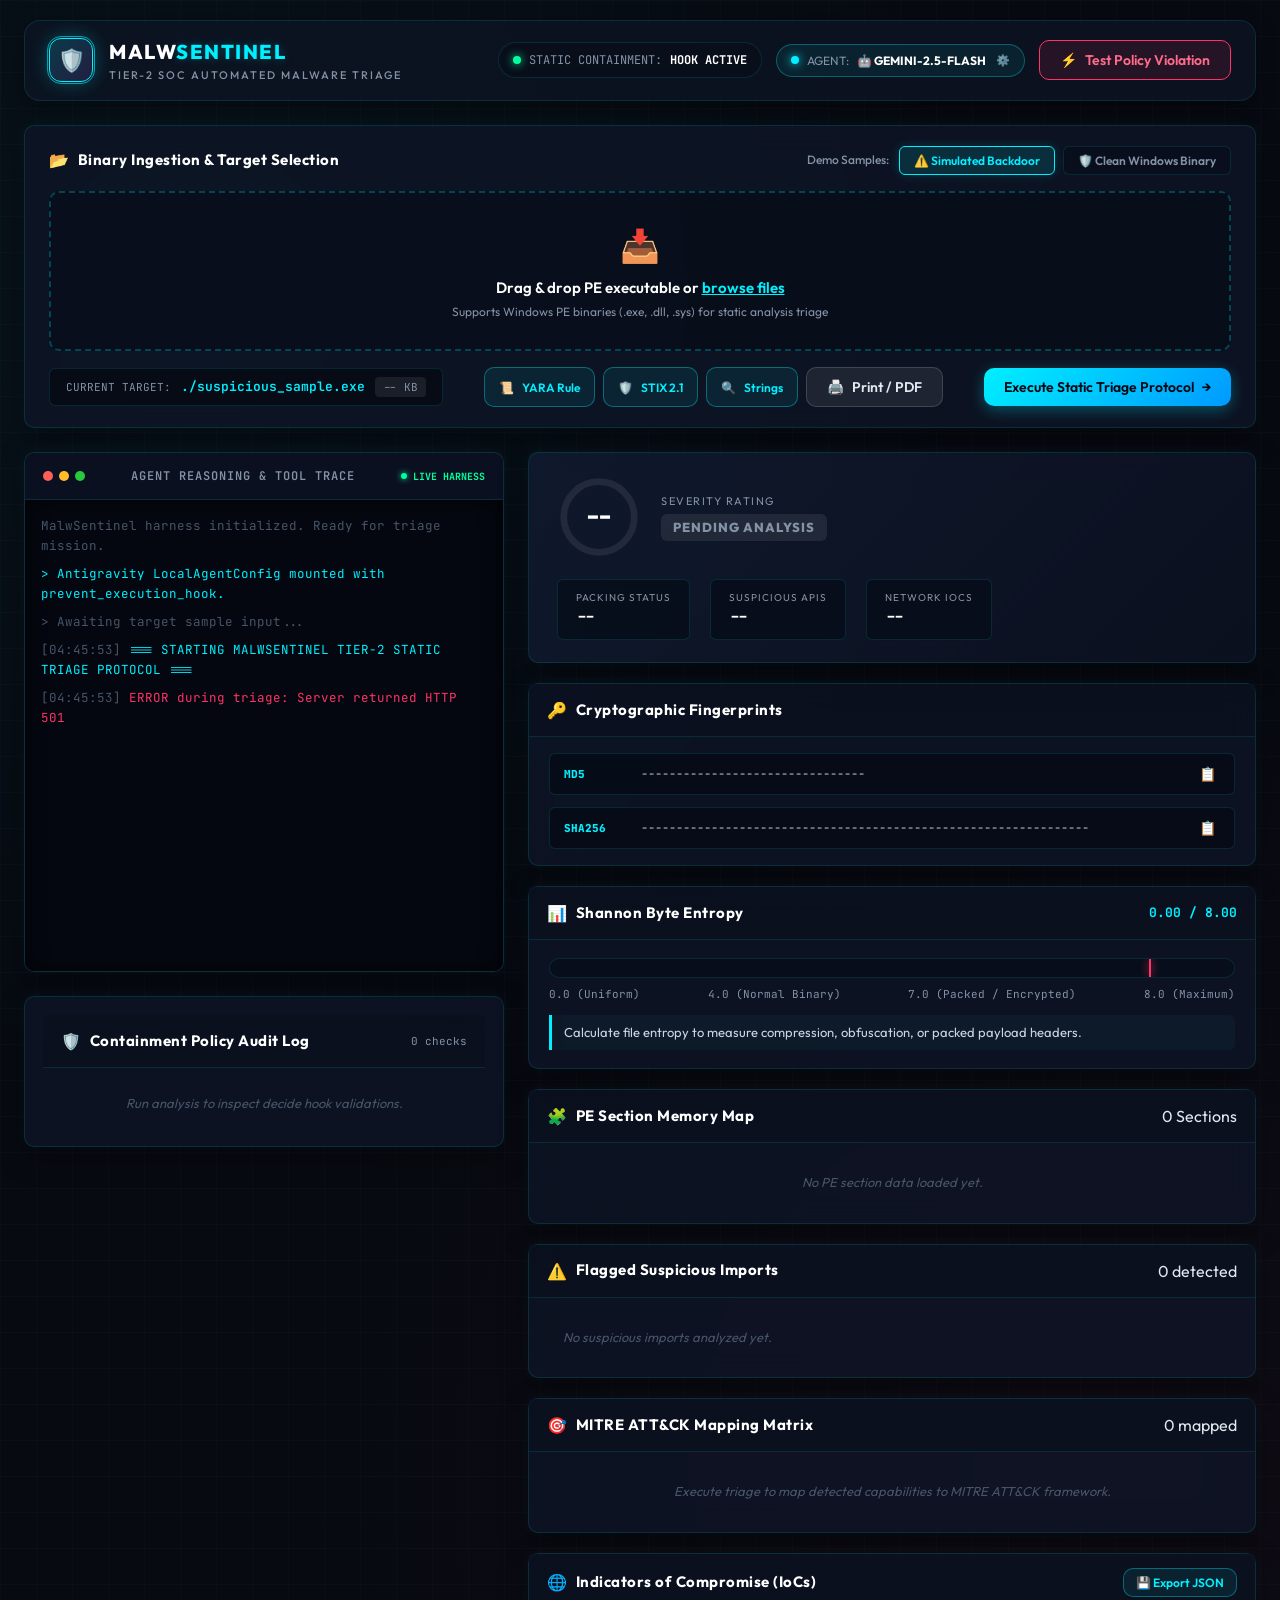
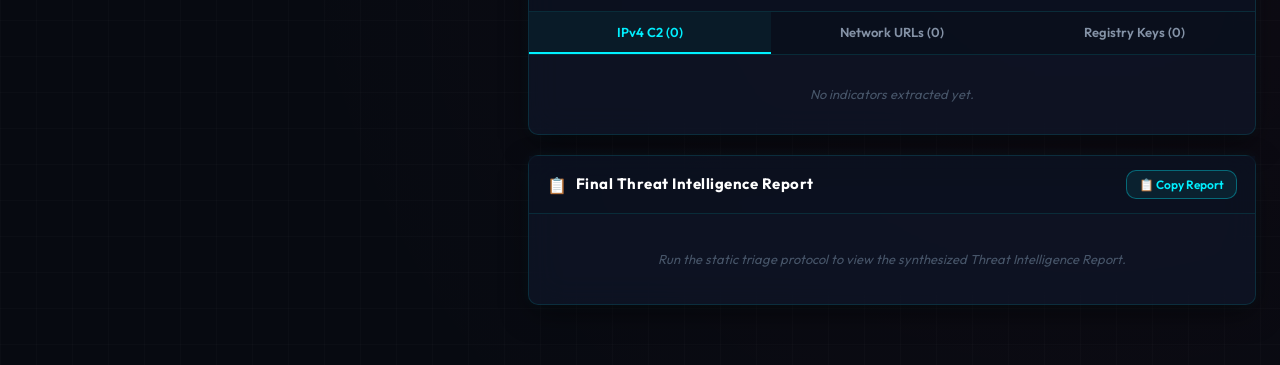
==== static/index.html @ 7b5e102d "MalwSentinel initial commit" ====
<!DOCTYPE html>
<html lang="en">
<head>
  <meta charset="UTF-8">
  <meta name="viewport" content="width=device-width, initial-scale=1.0">
  <title>MalwSentinel // Tier-2 SOC Malware Triage Console</title>
  <meta name="description" content="Automated Malware Triage Agent powered by Google Antigravity & Gemini. Tier 2 SOC static analysis with strict containment policy enforcement.">
  <link rel="preconnect" href="https://fonts.googleapis.com">
  <link rel="preconnect" href="https://fonts.gstatic.com" crossorigin>
  <link href="https://fonts.googleapis.com/css2?family=JetBrains+Mono:wght@300;400;500;700&family=Outfit:wght@300;400;500;600;700;800&display=swap" rel="stylesheet">
  <link rel="stylesheet" href="/static/style.css">
</head>
<body>
  <div class="app-container">
    <!-- TOP STATUS & COMMAND BAR -->
    <header class="navbar">
      <div class="brand-group">
        <div class="brand-logo">
          <div class="pulse-ring"></div>
          <span class="logo-icon">🛡️</span>
        </div>
        <div class="brand-text">
          <div class="brand-title">MALW<span>SENTINEL</span></div>
          <div class="brand-subtitle">TIER-2 SOC AUTOMATED MALWARE TRIAGE</div>
        </div>
      </div>

      <div class="system-status-group">
        <div class="status-chip containment-chip" id="containmentBadge" title="Antigravity Decide Hook prevent_execution_hook is actively monitoring all actions">
          <span class="indicator-dot dot-emerald"></span>
          <span class="chip-label">STATIC CONTAINMENT:</span>
          <span class="chip-val">HOOK ACTIVE</span>
        </div>

        <button class="status-chip engine-chip clickable-chip" id="openModelSettingsBtn" title="Click to configure AI Agent Provider (Kimi, GLM, Yi, DeepSeek, Gemini)">
          <span class="indicator-dot dot-cyan"></span>
          <span class="chip-label">AGENT:</span>
          <span class="chip-val" id="modelStatus">🟢 GEMINI 2.5 FLASH</span>
          <span class="chip-gear">⚙️</span>
        </button>

        <button class="btn btn-outline-danger" id="testViolationBtn" title="Test if prevent_execution_hook blocks prohibited shell execution">
          <span class="btn-icon">⚡</span> Test Policy Violation
        </button>
      </div>
    </header>

    <!-- MAIN WORKSPACE -->
    <main class="workspace-grid">
      <!-- INGESTION & SAMPLE CONTROL BAR -->
      <section class="control-panel glass-panel">
        <div class="ingestion-header">
          <div class="section-title">
            <span class="title-icon">📂</span> Binary Ingestion & Target Selection
          </div>
          <div class="preset-selector-group">
            <span class="preset-label">Demo Samples:</span>
            <div class="preset-buttons" id="presetButtonsContainer">
              <button class="preset-btn active" data-preset-id="suspicious_sample">
                ⚠️ Simulated Backdoor
              </button>
              <button class="preset-btn" data-preset-id="clean_calc">
                🛡️ Clean Windows Binary
              </button>
            </div>
          </div>
        </div>

        <div class="ingestion-body">
          <div class="drop-zone" id="dropZone">
            <input type="file" id="fileInput" class="file-input" accept=".exe,.dll,.bin,.sys,.elf">
            <div class="drop-zone-content">
              <div class="upload-icon-anim">📥</div>
              <div class="drop-main-text">Drag & drop PE executable or <span class="browse-link">browse files</span></div>
              <div class="drop-sub-text">Supports Windows PE binaries (.exe, .dll, .sys) for static analysis triage</div>
            </div>
          </div>

          <div class="action-dock">
            <div class="target-file-display">
              <span class="label">CURRENT TARGET:</span>
              <span class="value" id="currentTargetText">./suspicious_sample.exe</span>
              <span class="size-pill" id="targetSizeText">-- KB</span>
            </div>
            <div class="soc-toolkit-bar">
              <button class="btn btn-outline-cyan" id="openYaraBtn" title="Generate YARA Detection Rule">
                <span class="btn-icon">📜</span> YARA Rule
              </button>
              <button class="btn btn-outline-cyan" id="exportStixBtn" title="Export STIX 2.1 Threat Intel Bundle">
                <span class="btn-icon">🛡️</span> STIX 2.1
              </button>
              <button class="btn btn-outline-cyan" id="openStringsBtn" title="Inspect Decoded Strings">
                <span class="btn-icon">🔍</span> Strings
              </button>
              <button class="btn btn-secondary" id="printReportBtn" title="Print or Export to PDF">
                <span class="btn-icon">🖨️</span> Print / PDF
              </button>
            </div>
            <button class="btn btn-primary" id="startAnalysisBtn">
              <span class="btn-spinner hidden" id="analysisSpinner"></span>
              <span class="btn-text">Execute Static Triage Protocol</span>
              <span class="btn-arrow">→</span>
            </button>
          </div>
        </div>
      </section>

      <!-- TWO COLUMN OPERATIONS CONSOLE -->
      <div class="console-columns">
        <!-- LEFT COLUMN: AGENT INVESTIGATION TRACE & CONTAINMENT AUDIT -->
        <div class="col-left">
          <!-- Live Terminal Window -->
          <div class="panel terminal-panel glass-panel">
            <div class="panel-header">
              <div class="terminal-dots">
                <span class="term-dot dot-red"></span>
                <span class="term-dot dot-yellow"></span>
                <span class="term-dot dot-green"></span>
              </div>
              <div class="terminal-title">AGENT REASONING & TOOL TRACE</div>
              <div class="terminal-live-badge">
                <span class="live-blink"></span> LIVE HARNESS
              </div>
            </div>
            <div class="terminal-body" id="terminalOutput">
              <div class="terminal-line text-dim">MalwSentinel harness initialized. Ready for triage mission.</div>
              <div class="terminal-line text-cyan">> Antigravity LocalAgentConfig mounted with prevent_execution_hook.</div>
              <div class="terminal-line text-dim">> Awaiting target sample input...</div>
            </div>
          </div>

          <!-- Policy Containment Audit -->
          <div class="panel containment-audit-panel glass-panel">
            <div class="panel-header">
              <div class="section-title">
                <span class="title-icon">🛡️</span> Containment Policy Audit Log
              </div>
              <span class="audit-counter" id="auditCounter">0 checks</span>
            </div>
            <div class="audit-list" id="auditList">
              <div class="audit-empty">Run analysis to inspect decide hook validations.</div>
            </div>
          </div>
        </div>

        <!-- RIGHT COLUMN: TRIAGE TELEMETRY & REPORT DASHBOARD -->
        <div class="col-right">
          <!-- Threat Overview Header Banner -->
          <div class="threat-overview-banner glass-panel">
            <div class="score-dial-group">
              <div class="score-circle" id="scoreCircle">
                <svg viewBox="0 0 100 100" class="dial-svg">
                  <circle class="dial-bg" cx="50" cy="50" r="42"></circle>
                  <circle class="dial-fill" id="dialFill" cx="50" cy="50" r="42"></circle>
                </svg>
                <div class="score-number" id="threatScoreNum">--</div>
              </div>
              <div class="score-labels">
                <div class="score-title">SEVERITY RATING</div>
                <div class="threat-badge badge-pending" id="threatLevelBadge">PENDING ANALYSIS</div>
              </div>
            </div>

            <div class="quick-stats-grid">
              <div class="stat-box">
                <span class="stat-label">PACKING STATUS</span>
                <span class="stat-value" id="statPacking">--</span>
              </div>
              <div class="stat-box">
                <span class="stat-label">SUSPICIOUS APIS</span>
                <span class="stat-value" id="statApis">--</span>
              </div>
              <div class="stat-box">
                <span class="stat-label">NETWORK IOCS</span>
                <span class="stat-value" id="statIocs">--</span>
              </div>
            </div>
          </div>

          <!-- Cryptographic Fingerprints -->
          <div class="panel glass-panel">
            <div class="panel-header">
              <div class="section-title"><span class="title-icon">🔑</span> Cryptographic Fingerprints</div>
            </div>
            <div class="hashes-container">
              <div class="hash-row">
                <span class="hash-type">MD5</span>
                <span class="hash-val" id="md5Val">--------------------------------</span>
                <button class="copy-btn" data-copy-target="md5Val" title="Copy MD5">📋</button>
              </div>
              <div class="hash-row">
                <span class="hash-type">SHA256</span>
                <span class="hash-val" id="sha256Val">----------------------------------------------------------------</span>
                <button class="copy-btn" data-copy-target="sha256Val" title="Copy SHA256">📋</button>
              </div>
            </div>
          </div>

          <!-- Shannon Entropy Meter & Packing Breakdown -->
          <div class="panel glass-panel">
            <div class="panel-header">
              <div class="section-title"><span class="title-icon">📊</span> Shannon Byte Entropy</div>
              <span class="entropy-badge" id="entropyNumeric">0.00 / 8.00</span>
            </div>
            <div class="entropy-meter-container">
              <div class="entropy-track">
                <div class="entropy-fill" id="entropyFill" style="width: 0%;"></div>
                <div class="entropy-packer-threshold" title="Packing Threshold (7.0)">
                  <span>7.0 Threshold</span>
                </div>
              </div>
              <div class="entropy-labels">
                <span>0.0 (Uniform)</span>
                <span>4.0 (Normal Binary)</span>
                <span>7.0 (Packed / Encrypted)</span>
                <span>8.0 (Maximum)</span>
              </div>
              <div class="entropy-analysis-note" id="entropyAnalysisText">
                Calculate file entropy to measure compression, obfuscation, or packed payload headers.
              </div>
            </div>
          </div>

          <!-- PE Section Breakdown Visualizer -->
          <div class="panel glass-panel">
            <div class="panel-header">
              <div class="section-title"><span class="title-icon">🧩</span> PE Section Memory Map</div>
              <span class="sections-badge" id="sectionsCount">0 Sections</span>
            </div>
            <div class="pe-sections-container" id="peSectionsContainer">
              <div class="sections-empty">No PE section data loaded yet.</div>
            </div>
          </div>

          <!-- Suspicious Win32 Imports -->
          <div class="panel glass-panel">
            <div class="panel-header">
              <div class="section-title"><span class="title-icon">⚠️</span> Flagged Suspicious Imports</div>
              <span class="badge-count" id="suspiciousCountBadge">0 detected</span>
            </div>
            <div class="suspicious-tags-container" id="suspiciousImportsContainer">
              <div class="tags-empty">No suspicious imports analyzed yet.</div>
            </div>
          </div>

          <!-- MITRE ATT&CK Mapping Matrix -->
          <div class="panel glass-panel">
            <div class="panel-header">
              <div class="section-title"><span class="title-icon">🎯</span> MITRE ATT&CK Mapping Matrix</div>
              <span class="badge-count" id="mitreCountBadge">0 mapped</span>
            </div>
            <div class="mitre-matrix-container" id="mitreMatrixContainer">
              <div class="tags-empty">Execute triage to map detected capabilities to MITRE ATT&CK framework.</div>
            </div>
          </div>

          <!-- Indicators of Compromise (IoC) Explorer -->
          <div class="panel glass-panel">
            <div class="panel-header">
              <div class="section-title"><span class="title-icon">🌐</span> Indicators of Compromise (IoCs)</div>
              <button class="btn btn-sm btn-outline-cyan" id="exportIocsBtn" title="Export IoCs to JSON">
                💾 Export JSON
              </button>
            </div>
            <div class="ioc-tabs">
              <button class="ioc-tab-btn active" data-tab="ips">
                IPv4 C2 (<span id="ipCount">0</span>)
              </button>
              <button class="ioc-tab-btn" data-tab="urls">
                Network URLs (<span id="urlCount">0</span>)
              </button>
              <button class="ioc-tab-btn" data-tab="registry">
                Registry Keys (<span id="regCount">0</span>)
              </button>
            </div>
            <div class="ioc-content-area" id="iocContentArea">
              <div class="ioc-list" id="iocList">
                <div class="ioc-empty">No indicators extracted yet.</div>
              </div>
            </div>
          </div>

          <!-- Final Threat Intelligence Report View -->
          <div class="panel glass-panel">
            <div class="panel-header">
              <div class="section-title"><span class="title-icon">📋</span> Final Threat Intelligence Report</div>
              <button class="btn btn-sm btn-outline-cyan" id="copyReportBtn">
                📋 Copy Report
              </button>
            </div>
            <div class="report-content" id="reportContentArea">
              <div class="report-placeholder">
                Run the static triage protocol to view the synthesized Threat Intelligence Report.
              </div>
            </div>
          </div>
        </div>
      </div>
    </main>

    <!-- SECURITY VIOLATION DEMO MODAL -->
    <div class="modal-overlay hidden" id="violationModal">
      <div class="modal-card glass-panel">
        <div class="modal-header">
          <div class="modal-title-group">
            <span class="modal-alert-icon">🛑</span>
            <h3>CONTAINMENT POLICY HOOK ENFORCEMENT</h3>
          </div>
          <button class="modal-close-btn" id="closeModalBtn">&times;</button>
        </div>
        <div class="modal-body">
          <p class="modal-desc">
            To test the <strong>prevent_execution_hook</strong>, an action was simulated that attempted dynamic execution outside the authorized static analysis boundary.
          </p>
          <div class="code-block" id="modalActionText">
            Action: run_command("powershell.exe -ExecutionPolicy Bypass -File ./suspicious_sample.exe")
          </div>
          <div class="violation-response" id="modalResultText">
            <div class="violation-status">DECISION: <span class="badge-deny">DENY</span></div>
            <div class="violation-message">
              "SECURITY VIOLATION: Dynamic execution blocked. You are restricted to static analysis tools only."
            </div>
          </div>
          <div class="modal-note">
            🛡️ <strong>Safety Guarantee:</strong> The Antigravity Decide hook intercepts and aborts execution before any process can spawn or run on the host.
          </div>
        </div>
        <div class="modal-footer">
          <button class="btn btn-secondary" id="acknowledgeModalBtn">Acknowledge & Close</button>
        </div>
      </div>
    </div>

    <!-- YARA RULE GENERATOR MODAL -->
    <div class="modal-overlay hidden" id="yaraModal">
      <div class="modal-card glass-panel modal-lg">
        <div class="modal-header">
          <div class="modal-title-group">
            <span class="modal-alert-icon">📜</span>
            <h3>AUTO-GENERATED YARA DETECTION RULE</h3>
          </div>
          <button class="modal-close-btn" id="closeYaraModalBtn">&times;</button>
        </div>
        <div class="modal-body">
          <p class="modal-desc">
            Detection signature generated from static artifacts, extracted byte sequences, and cryptographic hashes.
          </p>
          <pre class="code-block yara-code-block" id="yaraCodeBlock">/* Run triage to generate YARA signature */</pre>
        </div>
        <div class="modal-footer">
          <button class="btn btn-outline-cyan" id="copyYaraBtn">📋 Copy Rule</button>
          <button class="btn btn-primary" id="downloadYaraBtn">💾 Download .yar</button>
        </div>
      </div>
    </div>

    <!-- STRINGS INSPECTOR MODAL -->
    <div class="modal-overlay hidden" id="stringsModal">
      <div class="modal-card glass-panel modal-lg">
        <div class="modal-header">
          <div class="modal-title-group">
            <span class="modal-alert-icon">🔍</span>
            <h3>DECODED BINARY STRINGS INSPECTOR</h3>
          </div>
          <button class="modal-close-btn" id="closeStringsModalBtn">&times;</button>
        </div>
        <div class="modal-body">
          <div class="strings-search-bar">
            <input type="text" id="stringsSearchInput" class="text-input" placeholder="Filter strings (e.g., http, hklm, shell, .dll, error)...">
            <span class="strings-count-label" id="stringsFilteredCount">0 strings</span>
          </div>
          <div class="strings-table-wrap">
            <table class="sections-table strings-table">
              <thead>
                <tr>
                  <th style="width: 100px;">Offset</th>
                  <th style="width: 100px;">Encoding</th>
                  <th>Extracted String</th>
                </tr>
              </thead>
              <tbody id="stringsTableBody">
                <tr><td colspan="3" class="tags-empty">No strings loaded yet.</td></tr>
              </tbody>
            </table>
          </div>
        </div>
        <div class="modal-footer">
          <button class="btn btn-outline-cyan" id="copyStringsBtn">📋 Copy All Strings</button>
          <button class="btn btn-secondary" id="closeStringsBottomBtn">Close</button>
        </div>
      </div>
    </div>

    <!-- AI MODEL & PROVIDER CONFIGURATION MODAL -->
    <div class="modal-overlay hidden" id="modelSettingsModal">
      <div class="modal-card glass-panel" style="max-width: 580px;">
        <div class="modal-header">
          <div class="modal-title-group">
            <span class="modal-alert-icon">🤖</span>
            <h3>AI AGENT & MODEL CONFIGURATION</h3>
          </div>
          <button class="modal-close-btn" id="closeModelModalBtn">&times;</button>
        </div>
        <div class="modal-body">
          <p class="modal-desc">
            Select the AI model provider powering Tier-2 SOC threat reasoning and intelligence synthesis.
          </p>
          <div class="settings-form-group">
            <label for="providerSelect" class="form-label">AI Provider Engine</label>
            <select id="providerSelect" class="text-input select-input">
              <option value="gemini">🟢 Google Gemini (Antigravity SDK)</option>
              <option value="tokenra">🐂 Tokenra (Ox Alpha / Kimi / GLM)</option>
              <option value="kimi">🌙 Moonshot AI / Kimi (moonshot-v1-8k)</option>
              <option value="glm">⚡ Zhipu AI / GLM (glm-4-flash)</option>
              <option value="yi">🌐 01.AI / Yi (yi-lightning)</option>
              <option value="deepseek">🧬 DeepSeek (deepseek-chat)</option>
              <option value="custom">⚙️ Custom OpenAI-Compatible (Ollama / vLLM)</option>
            </select>
          </div>

          <div class="settings-form-group">
            <label for="modelNameInput" class="form-label">Model Identifier</label>
            <input type="text" id="modelNameInput" class="text-input" placeholder="e.g. gemini-2.5-flash, glm-4-flash, moonshot-v1-8k">
          </div>

          <div class="settings-form-group">
            <label for="baseUrlInput" class="form-label">API Base URL</label>
            <input type="text" id="baseUrlInput" class="text-input" placeholder="https://api.openai.com/v1">
          </div>

          <div class="settings-form-group">
            <div style="display: flex; justify-content: space-between; align-items: center; margin-bottom: 6px;">
              <label for="apiKeyInput" class="form-label" style="margin-bottom: 0;">API Key (Stored locally in browser)</label>
              <button type="button" class="btn btn-xs" id="toggleKeyVisibilityBtn" style="font-size: 11px; padding: 2px 6px;">👁️ Show Key</button>
            </div>
            <input type="password" id="apiKeyInput" class="text-input" placeholder="sk-... / API key (Leave blank to use .env key)">
            <div class="text-dim" style="font-size: 11px; margin-top: 4px;" id="envKeyStatusText">
              💡 If left blank, server defaults to key defined in .env
            </div>
          </div>
        </div>
        <div class="modal-footer">
          <button class="btn btn-secondary" id="cancelModelModalBtn">Cancel</button>
          <button class="btn btn-primary" id="saveModelSettingsBtn">Save & Apply Agent</button>
        </div>
      </div>
    </div>
  </div>

  <script src="/static/app.js"></script>
</body>
</html>
---- static/style.css ----
/* ==========================================================================
   MALWSENTINEL // TIER-2 SOC MALWARE TRIAGE DESIGN SYSTEM
   Theme: Cyber-Ops Obsidian Glassmorphism with Neon Accents
   ========================================================================== */

:root {
  --bg-base: #070a11;
  --bg-surface: rgba(14, 21, 37, 0.72);
  --bg-surface-elevated: rgba(20, 30, 52, 0.85);
  --bg-card: rgba(16, 24, 43, 0.65);
  --bg-input: rgba(8, 14, 26, 0.75);

  --border-subtle: rgba(0, 240, 255, 0.12);
  --border-glow: rgba(0, 240, 255, 0.35);
  --border-danger: rgba(255, 51, 102, 0.4);
  --border-success: rgba(0, 255, 157, 0.35);

  --accent-cyan: #00f0ff;
  --accent-cyan-glow: rgba(0, 240, 255, 0.25);
  --accent-emerald: #00ff9d;
  --accent-emerald-glow: rgba(0, 255, 157, 0.2);
  --accent-crimson: #ff3366;
  --accent-crimson-glow: rgba(255, 51, 102, 0.28);
  --accent-amber: #ffaa00;
  --accent-purple: #b05cff;

  --text-main: #e2e8f0;
  --text-muted: #8492a6;
  --text-dim: #475569;
  --text-code: #38bdf8;

  --font-sans: 'Outfit', -apple-system, BlinkMacSystemFont, sans-serif;
  --font-mono: 'JetBrains Mono', 'Fira Code', monospace;

  --radius-sm: 6px;
  --radius-md: 10px;
  --radius-lg: 16px;
  --radius-full: 9999px;

  --shadow-panel: 0 10px 30px -5px rgba(0, 0, 0, 0.6), 0 0 15px 0 rgba(0, 240, 255, 0.05);
  --shadow-glow-cyan: 0 0 20px -2px rgba(0, 240, 255, 0.4);
  --shadow-glow-crimson: 0 0 20px -2px rgba(255, 51, 102, 0.45);
}

/* Reset & Box Sizing */
*, *::before, *::after {
  box-sizing: border-box;
  margin: 0;
  padding: 0;
}

body {
  background-color: var(--bg-base);
  background-image: 
    radial-gradient(circle at 15% 15%, rgba(0, 240, 255, 0.04) 0%, transparent 40%),
    radial-gradient(circle at 85% 75%, rgba(255, 51, 102, 0.035) 0%, transparent 45%),
    linear-gradient(rgba(255, 255, 255, 0.015) 1px, transparent 1px),
    linear-gradient(90deg, rgba(255, 255, 255, 0.015) 1px, transparent 1px);
  background-size: 100% 100%, 100% 100%, 36px 36px, 36px 36px;
  color: var(--text-main);
  font-family: var(--font-sans);
  min-height: 100vh;
  line-height: 1.5;
  overflow-x: hidden;
  -webkit-font-smoothing: antialiased;
}

/* Global Glass Panel Utility */
.glass-panel {
  background: var(--bg-card);
  backdrop-filter: blur(16px);
  -webkit-backdrop-filter: blur(16px);
  border: 1px solid var(--border-subtle);
  border-radius: var(--radius-md);
  box-shadow: var(--shadow-panel);
  transition: border-color 0.25s ease, box-shadow 0.25s ease;
}

.glass-panel:hover {
  border-color: rgba(0, 240, 255, 0.22);
}

/* App Layout Container */
.app-container {
  max-width: 1560px;
  margin: 0 auto;
  padding: 20px 24px 60px 24px;
}

/* --------------------------------------------------------------------------
   NAVBAR & STATUS HEADER
   -------------------------------------------------------------------------- */
.navbar {
  display: flex;
  justify-content: space-between;
  align-items: center;
  padding: 16px 24px;
  background: var(--bg-surface);
  backdrop-filter: blur(20px);
  border: 1px solid var(--border-subtle);
  border-radius: var(--radius-lg);
  margin-bottom: 24px;
  box-shadow: 0 4px 20px rgba(0, 0, 0, 0.4);
}

.brand-group {
  display: flex;
  align-items: center;
  gap: 16px;
}

.brand-logo {
  position: relative;
  width: 44px;
  height: 44px;
  background: linear-gradient(135deg, rgba(0, 240, 255, 0.18), rgba(176, 92, 255, 0.15));
  border: 1px solid var(--accent-cyan);
  border-radius: 12px;
  display: flex;
  align-items: center;
  justify-content: center;
  box-shadow: var(--shadow-glow-cyan);
}

.logo-icon {
  font-size: 22px;
}

.pulse-ring {
  position: absolute;
  inset: -3px;
  border: 1px solid var(--accent-cyan);
  border-radius: 14px;
  animation: logoPulse 2.5s infinite;
  opacity: 0.6;
}

@keyframes logoPulse {
  0% { transform: scale(0.96); opacity: 0.8; }
  50% { transform: scale(1.08); opacity: 0.2; }
  100% { transform: scale(0.96); opacity: 0.8; }
}

.brand-title {
  font-size: 20px;
  font-weight: 800;
  letter-spacing: 1.5px;
  color: #ffffff;
}

.brand-title span {
  color: var(--accent-cyan);
  text-shadow: 0 0 10px var(--accent-cyan-glow);
}

.brand-subtitle {
  font-size: 11px;
  letter-spacing: 2px;
  color: var(--text-muted);
  font-weight: 500;
}

.system-status-group {
  display: flex;
  align-items: center;
  gap: 14px;
}

.status-chip {
  display: flex;
  align-items: center;
  gap: 8px;
  padding: 8px 14px;
  background: rgba(8, 14, 26, 0.8);
  border: 1px solid var(--border-subtle);
  border-radius: var(--radius-full);
  font-size: 12px;
  font-family: var(--font-mono);
}

.indicator-dot {
  width: 8px;
  height: 8px;
  border-radius: 50%;
}

.dot-emerald {
  background: var(--accent-emerald);
  box-shadow: 0 0 10px var(--accent-emerald);
}

.dot-cyan {
  background: var(--accent-cyan);
  box-shadow: 0 0 10px var(--accent-cyan);
}

.chip-label {
  color: var(--text-muted);
}

.chip-val {
  font-weight: 700;
  color: #fff;
}

/* --------------------------------------------------------------------------
   BUTTONS & CONTROLS
   -------------------------------------------------------------------------- */
.btn {
  display: inline-flex;
  align-items: center;
  justify-content: center;
  gap: 8px;
  font-family: var(--font-sans);
  font-weight: 600;
  font-size: 14px;
  padding: 10px 20px;
  border-radius: var(--radius-md);
  cursor: pointer;
  transition: all 0.2s ease;
  border: none;
  outline: none;
  text-decoration: none;
}

.btn-primary {
  background: linear-gradient(135deg, #00f0ff, #0099ff);
  color: #030814;
  box-shadow: 0 4px 15px rgba(0, 240, 255, 0.3);
}

.btn-primary:hover {
  background: linear-gradient(135deg, #33f3ff, #1aa3ff);
  box-shadow: 0 6px 22px rgba(0, 240, 255, 0.5);
  transform: translateY(-1px);
}

.btn-outline-danger {
  background: rgba(255, 51, 102, 0.1);
  border: 1px solid var(--accent-crimson);
  color: #ff6b8b;
}

.btn-outline-danger:hover {
  background: rgba(255, 51, 102, 0.22);
  color: #fff;
  box-shadow: var(--shadow-glow-crimson);
}

.btn-outline-cyan {
  background: rgba(0, 240, 255, 0.08);
  border: 1px solid rgba(0, 240, 255, 0.35);
  color: var(--accent-cyan);
  font-size: 12px;
  padding: 6px 14px;
}

.btn-outline-cyan:hover {
  background: rgba(0, 240, 255, 0.18);
  color: #fff;
}

.btn-secondary {
  background: rgba(255, 255, 255, 0.08);
  border: 1px solid rgba(255, 255, 255, 0.15);
  color: #e2e8f0;
}

.btn-secondary:hover {
  background: rgba(255, 255, 255, 0.15);
}

.btn-sm {
  font-size: 12px;
  padding: 6px 12px;
}

.btn-spinner {
  width: 14px;
  height: 14px;
  border: 2px solid rgba(0, 0, 0, 0.25);
  border-top-color: #000;
  border-radius: 50%;
  animation: spin 0.8s linear infinite;
}

@keyframes spin {
  to { transform: rotate(360deg); }
}

.hidden {
  display: none !important;
}

/* --------------------------------------------------------------------------
   INGESTION & TARGET PANEL
   -------------------------------------------------------------------------- */
.control-panel {
  padding: 20px 24px;
  margin-bottom: 24px;
}

.ingestion-header {
  display: flex;
  justify-content: space-between;
  align-items: center;
  margin-bottom: 16px;
  flex-wrap: wrap;
  gap: 12px;
}

.section-title {
  font-size: 15px;
  font-weight: 700;
  letter-spacing: 0.5px;
  color: #ffffff;
  display: flex;
  align-items: center;
  gap: 8px;
}

.title-icon {
  font-size: 16px;
}

.preset-selector-group {
  display: flex;
  align-items: center;
  gap: 10px;
}

.preset-label {
  font-size: 12px;
  color: var(--text-muted);
  font-weight: 500;
}

.preset-buttons {
  display: flex;
  gap: 8px;
}

.preset-btn {
  background: rgba(8, 14, 26, 0.7);
  border: 1px solid var(--border-subtle);
  color: var(--text-muted);
  padding: 6px 14px;
  font-size: 12px;
  font-family: var(--font-sans);
  font-weight: 600;
  border-radius: var(--radius-sm);
  cursor: pointer;
  transition: all 0.2s;
}

.preset-btn:hover {
  color: #fff;
  border-color: var(--accent-cyan);
}

.preset-btn.active {
  background: rgba(0, 240, 255, 0.12);
  border-color: var(--accent-cyan);
  color: var(--accent-cyan);
  box-shadow: 0 0 12px rgba(0, 240, 255, 0.15);
}

.drop-zone {
  position: relative;
  border: 2px dashed rgba(0, 240, 255, 0.25);
  border-radius: var(--radius-md);
  padding: 28px 20px;
  text-align: center;
  background: rgba(6, 11, 22, 0.6);
  cursor: pointer;
  transition: all 0.25s ease;
  margin-bottom: 16px;
}

.drop-zone:hover, .drop-zone.dragover {
  border-color: var(--accent-cyan);
  background: rgba(0, 240, 255, 0.05);
  box-shadow: 0 0 20px rgba(0, 240, 255, 0.1);
}

.file-input {
  position: absolute;
  inset: 0;
  opacity: 0;
  cursor: pointer;
  width: 100%;
  height: 100%;
}

.upload-icon-anim {
  font-size: 32px;
  margin-bottom: 8px;
  display: inline-block;
  animation: floatIcon 3s ease-in-out infinite;
}

@keyframes floatIcon {
  0%, 100% { transform: translateY(0); }
  50% { transform: translateY(-5px); }
}

.drop-main-text {
  font-size: 15px;
  font-weight: 600;
  color: #fff;
  margin-bottom: 4px;
}

.browse-link {
  color: var(--accent-cyan);
  text-decoration: underline;
}

.drop-sub-text {
  font-size: 12px;
  color: var(--text-muted);
}

.action-dock {
  display: flex;
  justify-content: space-between;
  align-items: center;
  flex-wrap: wrap;
  gap: 16px;
}

.target-file-display {
  display: flex;
  align-items: center;
  gap: 10px;
  background: rgba(6, 11, 20, 0.85);
  padding: 8px 16px;
  border-radius: var(--radius-sm);
  border: 1px solid var(--border-subtle);
  font-family: var(--font-mono);
  font-size: 13px;
}

.target-file-display .label {
  color: var(--text-muted);
  font-size: 11px;
}

.target-file-display .value {
  color: var(--accent-cyan);
  font-weight: 600;
}

.size-pill {
  font-size: 11px;
  background: rgba(255, 255, 255, 0.08);
  padding: 2px 8px;
  border-radius: 4px;
  color: var(--text-muted);
}

/* --------------------------------------------------------------------------
   TWO COLUMN OPERATIONS CONSOLE
   -------------------------------------------------------------------------- */
.console-columns {
  display: grid;
  grid-template-columns: 480px 1fr;
  gap: 24px;
  align-items: start;
}

@media (max-width: 1200px) {
  .console-columns {
    grid-template-columns: 1fr;
  }
}

/* LEFT COLUMN */
.col-left {
  display: flex;
  flex-direction: column;
  gap: 24px;
}

.terminal-panel {
  display: flex;
  flex-direction: column;
  height: 520px;
  overflow: hidden;
}

.panel-header {
  display: flex;
  justify-content: space-between;
  align-items: center;
  padding: 14px 18px;
  border-bottom: 1px solid var(--border-subtle);
  background: rgba(10, 16, 30, 0.7);
}

.terminal-dots {
  display: flex;
  gap: 6px;
}

.term-dot {
  width: 10px;
  height: 10px;
  border-radius: 50%;
}

.dot-red { background: #ff5f56; }
.dot-yellow { background: #ffbd2e; }
.dot-green { background: #27c93f; }

.terminal-title {
  font-family: var(--font-mono);
  font-size: 12px;
  letter-spacing: 1px;
  color: var(--text-muted);
  font-weight: 600;
}

.terminal-live-badge {
  font-family: var(--font-mono);
  font-size: 10px;
  color: var(--accent-emerald);
  display: flex;
  align-items: center;
  gap: 6px;
  font-weight: 700;
}

.live-blink {
  width: 6px;
  height: 6px;
  border-radius: 50%;
  background: var(--accent-emerald);
  box-shadow: 0 0 6px var(--accent-emerald);
  animation: blink 1.2s infinite;
}

@keyframes blink {
  0%, 100% { opacity: 1; }
  50% { opacity: 0.2; }
}

.terminal-body {
  flex: 1;
  padding: 16px;
  background: #04070f;
  font-family: var(--font-mono);
  font-size: 12.5px;
  line-height: 1.6;
  overflow-y: auto;
  display: flex;
  flex-direction: column;
  gap: 8px;
  box-shadow: inset 0 0 20px rgba(0, 0, 0, 0.7);
}

.terminal-line {
  word-break: break-word;
}

.text-dim { color: var(--text-dim); }
.text-cyan { color: var(--accent-cyan); }
.text-emerald { color: var(--accent-emerald); }
.text-crimson { color: var(--accent-crimson); }
.text-amber { color: var(--accent-amber); }

.thought-entry {
  background: rgba(0, 240, 255, 0.04);
  border-left: 2px solid var(--accent-cyan);
  padding: 6px 10px;
  border-radius: 0 4px 4px 0;
  margin: 4px 0;
}

.tool-entry {
  background: rgba(0, 255, 157, 0.04);
  border-left: 2px solid var(--accent-emerald);
  padding: 6px 10px;
  border-radius: 0 4px 4px 0;
  margin: 4px 0;
}

/* Containment Audit Panel */
.containment-audit-panel {
  padding: 18px;
}

.audit-counter {
  font-family: var(--font-mono);
  font-size: 11px;
  color: var(--text-muted);
}

.audit-list {
  display: flex;
  flex-direction: column;
  gap: 10px;
  margin-top: 12px;
  max-height: 280px;
  overflow-y: auto;
}

.audit-item {
  display: flex;
  justify-content: space-between;
  align-items: center;
  padding: 10px 14px;
  background: rgba(8, 14, 26, 0.85);
  border: 1px solid var(--border-subtle);
  border-radius: var(--radius-sm);
  font-family: var(--font-mono);
  font-size: 12px;
}

.audit-item.allowed {
  border-left: 3px solid var(--accent-emerald);
}

.audit-item.denied {
  border-left: 3px solid var(--accent-crimson);
}

.audit-tool-name {
  font-weight: 700;
  color: #fff;
}

.audit-pill {
  font-size: 10px;
  font-weight: 800;
  padding: 3px 8px;
  border-radius: 4px;
}

.pill-allow {
  background: rgba(0, 255, 157, 0.15);
  color: var(--accent-emerald);
  border: 1px solid var(--accent-emerald);
}

.pill-deny {
  background: rgba(255, 51, 102, 0.18);
  color: var(--accent-crimson);
  border: 1px solid var(--accent-crimson);
}

.audit-empty, .sections-empty, .tags-empty, .ioc-empty, .report-placeholder {
  color: var(--text-dim);
  font-size: 13px;
  font-style: italic;
  padding: 14px;
  text-align: center;
}

/* RIGHT COLUMN: TRIAGE TELEMETRY */
.col-right {
  display: flex;
  flex-direction: column;
  gap: 20px;
}

/* Threat Overview Banner */
.threat-overview-banner {
  display: flex;
  align-items: center;
  justify-content: space-between;
  padding: 22px 28px;
  flex-wrap: wrap;
  gap: 20px;
  background: linear-gradient(135deg, rgba(20, 30, 55, 0.7), rgba(12, 18, 34, 0.85));
}

.score-dial-group {
  display: flex;
  align-items: center;
  gap: 20px;
}

.score-circle {
  position: relative;
  width: 84px;
  height: 84px;
}

.dial-svg {
  transform: rotate(-90deg);
  width: 100%;
  height: 100%;
}

.dial-bg {
  fill: none;
  stroke: rgba(255, 255, 255, 0.08);
  stroke-width: 8;
}

.dial-fill {
  fill: none;
  stroke: var(--accent-crimson);
  stroke-width: 8;
  stroke-linecap: round;
  stroke-dasharray: 264;
  stroke-dashoffset: 264;
  transition: stroke-dashoffset 1s ease, stroke 0.5s ease;
}

.score-number {
  position: absolute;
  inset: 0;
  display: flex;
  align-items: center;
  justify-content: center;
  font-size: 24px;
  font-weight: 800;
  font-family: var(--font-mono);
  color: #fff;
}

.score-title {
  font-size: 11px;
  letter-spacing: 1.5px;
  color: var(--text-muted);
  margin-bottom: 4px;
}

.threat-badge {
  display: inline-block;
  font-size: 13px;
  font-weight: 800;
  letter-spacing: 1px;
  padding: 4px 12px;
  border-radius: var(--radius-sm);
}

.badge-pending {
  background: rgba(255, 255, 255, 0.08);
  color: var(--text-muted);
}

.badge-critical {
  background: rgba(255, 51, 102, 0.2);
  color: var(--accent-crimson);
  border: 1px solid var(--accent-crimson);
  box-shadow: var(--shadow-glow-crimson);
}

.badge-suspicious {
  background: rgba(255, 170, 0, 0.2);
  color: var(--accent-amber);
  border: 1px solid var(--accent-amber);
}

.badge-clean {
  background: rgba(0, 255, 157, 0.2);
  color: var(--accent-emerald);
  border: 1px solid var(--accent-emerald);
  box-shadow: 0 0 15px var(--accent-emerald-glow);
}

.quick-stats-grid {
  display: flex;
  gap: 20px;
  flex-wrap: wrap;
}

.stat-box {
  background: rgba(7, 12, 23, 0.7);
  border: 1px solid var(--border-subtle);
  border-radius: var(--radius-sm);
  padding: 10px 18px;
  display: flex;
  flex-direction: column;
}

.stat-label {
  font-size: 10px;
  color: var(--text-muted);
  letter-spacing: 1px;
}

.stat-value {
  font-size: 16px;
  font-weight: 700;
  font-family: var(--font-mono);
  color: #fff;
}

/* Hashes */
.hashes-container {
  padding: 16px 20px;
  display: flex;
  flex-direction: column;
  gap: 12px;
}

.hash-row {
  display: flex;
  align-items: center;
  gap: 12px;
  background: rgba(6, 11, 20, 0.75);
  border: 1px solid var(--border-subtle);
  border-radius: var(--radius-sm);
  padding: 8px 14px;
  font-family: var(--font-mono);
}

.hash-type {
  font-size: 11px;
  font-weight: 800;
  color: var(--accent-cyan);
  width: 65px;
}

.hash-val {
  flex: 1;
  font-size: 12px;
  color: #cbd5e1;
  word-break: break-all;
}

.copy-btn {
  background: transparent;
  border: none;
  color: var(--text-muted);
  cursor: pointer;
  padding: 4px;
  font-size: 14px;
  transition: transform 0.15s, color 0.15s;
}

.copy-btn:hover {
  color: var(--accent-cyan);
  transform: scale(1.15);
}

/* Shannon Entropy Meter */
.entropy-meter-container {
  padding: 18px 20px;
}

.entropy-badge {
  font-family: var(--font-mono);
  font-size: 13px;
  font-weight: 700;
  color: var(--accent-cyan);
}

.entropy-track {
  position: relative;
  height: 20px;
  background: rgba(8, 14, 26, 0.85);
  border-radius: var(--radius-full);
  overflow: hidden;
  border: 1px solid var(--border-subtle);
  margin-bottom: 8px;
}

.entropy-fill {
  height: 100%;
  width: 0%;
  background: linear-gradient(90deg, #00ff9d 0%, #ffaa00 65%, #ff3366 100%);
  border-radius: var(--radius-full);
  transition: width 0.8s cubic-bezier(0.16, 1, 0.3, 1);
}

.entropy-packer-threshold {
  position: absolute;
  top: 0;
  bottom: 0;
  left: 87.5%; /* 7.0 / 8.0 = 87.5% */
  width: 2px;
  background: #ff3366;
  box-shadow: 0 0 8px #ff3366;
}

.entropy-packer-threshold span {
  display: none;
}

.entropy-labels {
  display: flex;
  justify-content: space-between;
  font-size: 11px;
  color: var(--text-muted);
  font-family: var(--font-mono);
  margin-bottom: 12px;
}

.entropy-analysis-note {
  font-size: 13px;
  color: #cbd5e1;
  background: rgba(0, 240, 255, 0.03);
  border-left: 3px solid var(--accent-cyan);
  padding: 8px 12px;
  border-radius: 0 6px 6px 0;
}

/* PE Section Visualizer */
.pe-sections-container {
  padding: 16px 20px;
  display: flex;
  flex-direction: column;
  gap: 12px;
}

.sections-bar-wrap {
  display: flex;
  height: 28px;
  border-radius: var(--radius-sm);
  overflow: hidden;
  border: 1px solid var(--border-subtle);
  background: rgba(6, 10, 20, 0.8);
}

.sec-bar-slice {
  display: flex;
  align-items: center;
  justify-content: center;
  font-family: var(--font-mono);
  font-size: 10px;
  font-weight: 700;
  color: #fff;
  border-right: 1px solid rgba(0, 0, 0, 0.4);
  overflow: hidden;
  text-overflow: ellipsis;
  white-space: nowrap;
  padding: 0 4px;
  transition: filter 0.2s;
}

.sec-bar-slice:hover {
  filter: brightness(1.25);
}

.sections-table {
  width: 100%;
  border-collapse: collapse;
  font-family: var(--font-mono);
  font-size: 12px;
}

.sections-table th {
  text-align: left;
  padding: 8px 12px;
  color: var(--text-muted);
  font-size: 11px;
  border-bottom: 1px solid var(--border-subtle);
}

.sections-table td {
  padding: 8px 12px;
  border-bottom: 1px solid rgba(255, 255, 255, 0.04);
  color: #cbd5e1;
}

.sec-entropy-pill {
  padding: 2px 6px;
  border-radius: 4px;
  font-size: 10px;
  font-weight: 700;
}

.sec-entropy-normal {
  background: rgba(0, 255, 157, 0.12);
  color: var(--accent-emerald);
}

.sec-entropy-high {
  background: rgba(255, 51, 102, 0.2);
  color: var(--accent-crimson);
}

/* Suspicious Imports Tags */
.suspicious-tags-container {
  padding: 16px 20px;
  display: flex;
  flex-wrap: wrap;
  gap: 10px;
}

.suspicious-pill {
  background: rgba(255, 51, 102, 0.1);
  border: 1px solid rgba(255, 51, 102, 0.35);
  border-radius: var(--radius-sm);
  padding: 6px 12px;
  font-size: 12px;
  font-family: var(--font-mono);
  display: flex;
  align-items: center;
  gap: 8px;
}

.pill-cat {
  font-size: 10px;
  text-transform: uppercase;
  background: rgba(255, 51, 102, 0.25);
  color: #ff99b3;
  padding: 2px 6px;
  border-radius: 3px;
  font-weight: 700;
}

.pill-api {
  color: #fff;
  font-weight: 700;
}

.pill-dll {
  color: var(--text-muted);
  font-size: 11px;
}

/* IoC Explorer */
.ioc-tabs {
  display: flex;
  border-bottom: 1px solid var(--border-subtle);
  background: rgba(8, 14, 26, 0.6);
}

.ioc-tab-btn {
  flex: 1;
  background: transparent;
  border: none;
  padding: 12px;
  color: var(--text-muted);
  font-size: 13px;
  font-family: var(--font-sans);
  font-weight: 600;
  cursor: pointer;
  transition: all 0.2s;
  border-bottom: 2px solid transparent;
}

.ioc-tab-btn:hover {
  color: #fff;
}

.ioc-tab-btn.active {
  color: var(--accent-cyan);
  border-bottom-color: var(--accent-cyan);
  background: rgba(0, 240, 255, 0.05);
}

.ioc-content-area {
  padding: 16px 20px;
  max-height: 240px;
  overflow-y: auto;
}

.ioc-item {
  display: flex;
  justify-content: space-between;
  align-items: center;
  padding: 8px 12px;
  background: rgba(6, 11, 20, 0.7);
  border: 1px solid var(--border-subtle);
  border-radius: var(--radius-sm);
  margin-bottom: 8px;
  font-family: var(--font-mono);
  font-size: 12px;
}

.ioc-val {
  color: #38bdf8;
  word-break: break-all;
}

/* Threat Report View */
.report-content {
  padding: 20px;
  font-size: 14px;
  line-height: 1.7;
  color: #e2e8f0;
}

.report-content h3 {
  font-size: 16px;
  color: var(--accent-cyan);
  margin-top: 14px;
  margin-bottom: 8px;
}

.report-content ul {
  padding-left: 20px;
  margin-bottom: 12px;
}

.report-content li {
  margin-bottom: 4px;
}

.report-content strong {
  color: #fff;
}

/* --------------------------------------------------------------------------
   SECURITY VIOLATION MODAL
   -------------------------------------------------------------------------- */
.modal-overlay {
  position: fixed;
  inset: 0;
  background: rgba(4, 7, 14, 0.82);
  backdrop-filter: blur(12px);
  display: flex;
  align-items: center;
  justify-content: center;
  z-index: 1000;
  animation: fadeIn 0.2s ease;
}

@keyframes fadeIn {
  from { opacity: 0; }
  to { opacity: 1; }
}

.modal-card {
  width: 90%;
  max-width: 580px;
  border: 1px solid var(--border-danger);
  box-shadow: 0 0 40px rgba(255, 51, 102, 0.35);
  background: rgba(14, 20, 36, 0.95);
  overflow: hidden;
  animation: slideUp 0.25s ease;
}

@keyframes slideUp {
  from { transform: translateY(20px); opacity: 0; }
  to { transform: translateY(0); opacity: 1; }
}

.modal-header {
  display: flex;
  justify-content: space-between;
  align-items: center;
  padding: 18px 24px;
  border-bottom: 1px solid rgba(255, 51, 102, 0.25);
  background: rgba(255, 51, 102, 0.08);
}

.modal-title-group {
  display: flex;
  align-items: center;
  gap: 12px;
}

.modal-alert-icon {
  font-size: 24px;
}

.modal-title-group h3 {
  font-size: 16px;
  font-weight: 800;
  letter-spacing: 1px;
  color: #ff99b3;
}

.modal-close-btn {
  background: transparent;
  border: none;
  color: var(--text-muted);
  font-size: 24px;
  cursor: pointer;
}

.modal-close-btn:hover {
  color: #fff;
}

.modal-body {
  padding: 24px;
  display: flex;
  flex-direction: column;
  gap: 14px;
}

.modal-desc {
  font-size: 14px;
  color: var(--text-main);
}

.code-block {
  background: #04070f;
  border: 1px solid rgba(255, 255, 255, 0.1);
  border-radius: var(--radius-sm);
  padding: 12px;
  font-family: var(--font-mono);
  font-size: 12px;
  color: #e2e8f0;
  word-break: break-all;
}

.violation-response {
  background: rgba(255, 51, 102, 0.12);
  border-left: 3px solid var(--accent-crimson);
  padding: 14px;
  border-radius: 0 var(--radius-sm) var(--radius-sm) 0;
}

.violation-status {
  font-family: var(--font-mono);
  font-size: 12px;
  font-weight: 700;
  color: #fff;
  margin-bottom: 4px;
}

.badge-deny {
  background: var(--accent-crimson);
  color: #fff;
  padding: 2px 8px;
  border-radius: 3px;
  font-size: 11px;
}

.violation-message {
  font-family: var(--font-mono);
  font-size: 12px;
  color: #ff99b3;
}

.modal-note {
  font-size: 12px;
  color: var(--text-muted);
  background: rgba(0, 255, 157, 0.05);
  border: 1px solid rgba(0, 255, 157, 0.2);
  padding: 10px;
  border-radius: var(--radius-sm);
}

.modal-footer {
  padding: 16px 24px;
  border-top: 1px solid var(--border-subtle);
  display: flex;
  justify-content: flex-end;
  gap: 12px;
  background: rgba(10, 16, 30, 0.6);
}

/* --------------------------------------------------------------------------
   EXTENDED ENHANCEMENTS: TOOLKIT BAR, MITRE MATRIX, STRINGS & PRINT
   -------------------------------------------------------------------------- */
.soc-toolkit-bar {
  display: flex;
  gap: 8px;
  flex-wrap: wrap;
}

.modal-lg {
  max-width: 820px !important;
}

.yara-code-block {
  max-height: 380px;
  overflow-y: auto;
  color: #38bdf8;
  white-space: pre;
  font-size: 12px;
  line-height: 1.5;
  background: #04070e;
  border: 1px solid rgba(0, 240, 255, 0.2);
}

.strings-search-bar {
  display: flex;
  align-items: center;
  gap: 12px;
  margin-bottom: 12px;
}

.text-input {
  flex: 1;
  background: rgba(8, 14, 26, 0.85);
  border: 1px solid var(--border-subtle);
  border-radius: var(--radius-sm);
  padding: 8px 14px;
  color: #fff;
  font-family: var(--font-mono);
  font-size: 13px;
  outline: none;
  transition: border-color 0.2s;
}

.text-input:focus {
  border-color: var(--accent-cyan);
  box-shadow: 0 0 10px rgba(0, 240, 255, 0.2);
}

.strings-count-label {
  font-family: var(--font-mono);
  font-size: 12px;
  color: var(--text-muted);
}

.strings-table-wrap {
  max-height: 420px;
  overflow-y: auto;
  border: 1px solid var(--border-subtle);
  border-radius: var(--radius-sm);
  background: rgba(6, 10, 20, 0.85);
}

.strings-table {
  width: 100%;
}

.strings-table td:nth-child(1) {
  color: var(--text-muted);
}

.strings-table td:nth-child(2) {
  color: var(--accent-cyan);
  font-weight: 600;
}

.strings-table td:nth-child(3) {
  color: #cbd5e1;
  word-break: break-all;
}

/* MITRE Matrix Styles */
.mitre-matrix-container {
  padding: 16px 20px;
  display: flex;
  flex-direction: column;
  gap: 12px;
}

.mitre-card {
  background: rgba(8, 14, 26, 0.85);
  border: 1px solid var(--border-subtle);
  border-left: 3px solid var(--accent-cyan);
  border-radius: var(--radius-sm);
  padding: 12px 16px;
  display: flex;
  flex-direction: column;
  gap: 6px;
  transition: transform 0.2s ease;
}

.mitre-card:hover {
  transform: translateX(4px);
  border-left-color: var(--accent-emerald);
}

.mitre-header {
  display: flex;
  justify-content: space-between;
  align-items: center;
}

.mitre-tech-id {
  font-family: var(--font-mono);
  font-weight: 800;
  font-size: 13px;
  color: var(--accent-cyan);
}

.mitre-tech-name {
  font-weight: 700;
  color: #fff;
  font-size: 13px;
}

.mitre-tactic-pill {
  font-size: 10px;
  font-weight: 700;
  background: rgba(0, 240, 255, 0.12);
  color: var(--accent-cyan);
  padding: 2px 8px;
  border-radius: 4px;
}

.mitre-evidence {
  font-size: 12px;
  color: #94a3b8;
  line-height: 1.4;
}

/* Print Styles for clean PDF export */
@media print {
  body {
    background: #fff !important;
    color: #000 !important;
  }
  .navbar, .control-panel, .col-left, .modal-overlay, .soc-toolkit-bar, button {
    display: none !important;
  }
  .console-columns {
    display: block !important;
  }
  .glass-panel {
    background: #fff !important;
    border: 1px solid #ccc !important;
    box-shadow: none !important;
    color: #000 !important;
    break-inside: avoid;
    margin-bottom: 20px;
  }
  .score-number, .stat-value, .hash-val, .report-content, h1, h2, h3, h4, span, strong {
    color: #000 !important;
  }
}

/* --------------------------------------------------------------------------
   AI MODEL CONFIGURATION & PROVIDER SETTINGS STYLES
   -------------------------------------------------------------------------- */
.clickable-chip {
  cursor: pointer;
  transition: all 0.2s ease;
  background: rgba(0, 240, 255, 0.08);
  border: 1px solid rgba(0, 240, 255, 0.3);
  font-family: inherit;
}

.clickable-chip:hover {
  background: rgba(0, 240, 255, 0.18);
  border-color: var(--accent-cyan);
  transform: translateY(-1px);
  box-shadow: 0 0 12px rgba(0, 240, 255, 0.3);
}

.chip-gear {
  font-size: 11px;
  margin-left: 2px;
  opacity: 0.8;
}

.settings-form-group {
  display: flex;
  flex-direction: column;
  gap: 6px;
  margin-bottom: 16px;
}

.form-label {
  font-size: 11px;
  font-weight: 700;
  text-transform: uppercase;
  letter-spacing: 0.5px;
  color: #94a3b8;
}

.select-input {
  appearance: none;
  background-image: url("data:image/svg+xml;charset=UTF-8,%3csvg xmlns='http://www.w3.org/2000/svg' viewBox='0 0 24 24' fill='none' stroke='%2300f0ff' stroke-width='2' stroke-linecap='round' stroke-linejoin='round'%3e%3cpolyline points='6 9 12 15 18 9'%3e%3c/polyline%3e%3c/svg%3e");
  background-repeat: no-repeat;
  background-position: right 12px center;
  background-size: 16px;
  padding-right: 36px;
  cursor: pointer;
}

.select-input option {
  background: #090f1d;
  color: #fff;
  padding: 8px;
}
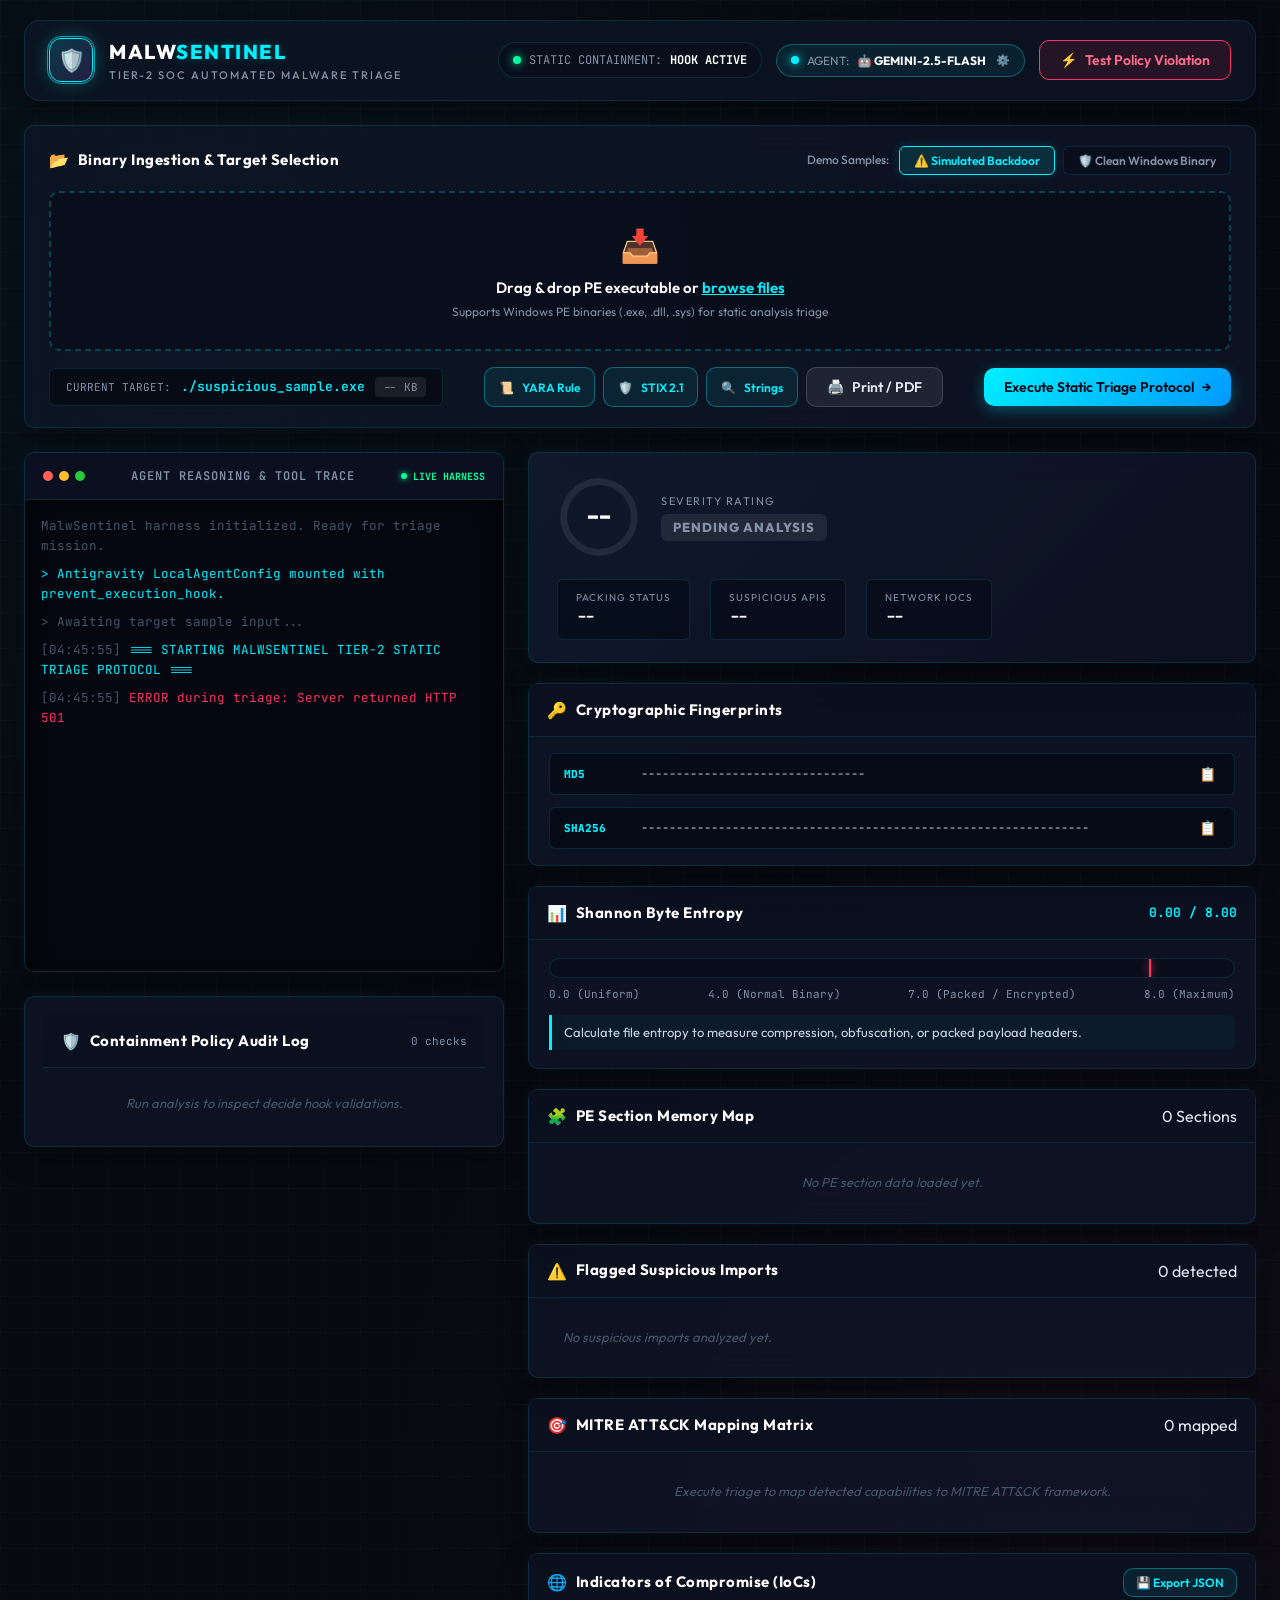
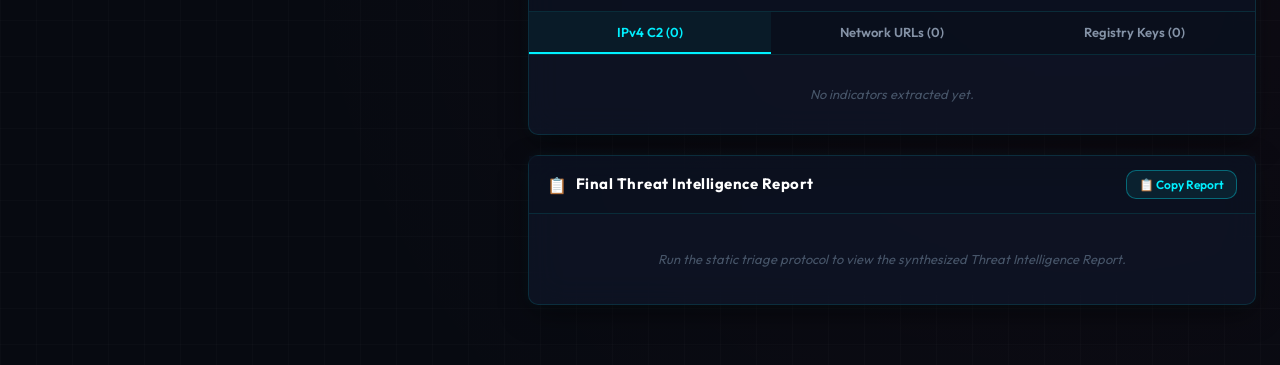
==== commit 9ee30928: "Add LM Studio local AI engine support with model auto-detection" ====
--- a/static/index.html
+++ b/static/index.html
@@ -409,6 +409,7 @@
             <label for="providerSelect" class="form-label">AI Provider Engine</label>
             <select id="providerSelect" class="text-input select-input">
               <option value="gemini">🟢 Google Gemini (Antigravity SDK)</option>
+              <option value="lmstudio">💻 LM Studio (Local - localhost:1234)</option>
               <option value="tokenra">🐂 Tokenra (Ox Alpha / Kimi / GLM)</option>
               <option value="kimi">🌙 Moonshot AI / Kimi (moonshot-v1-8k)</option>
               <option value="glm">⚡ Zhipu AI / GLM (glm-4-flash)</option>
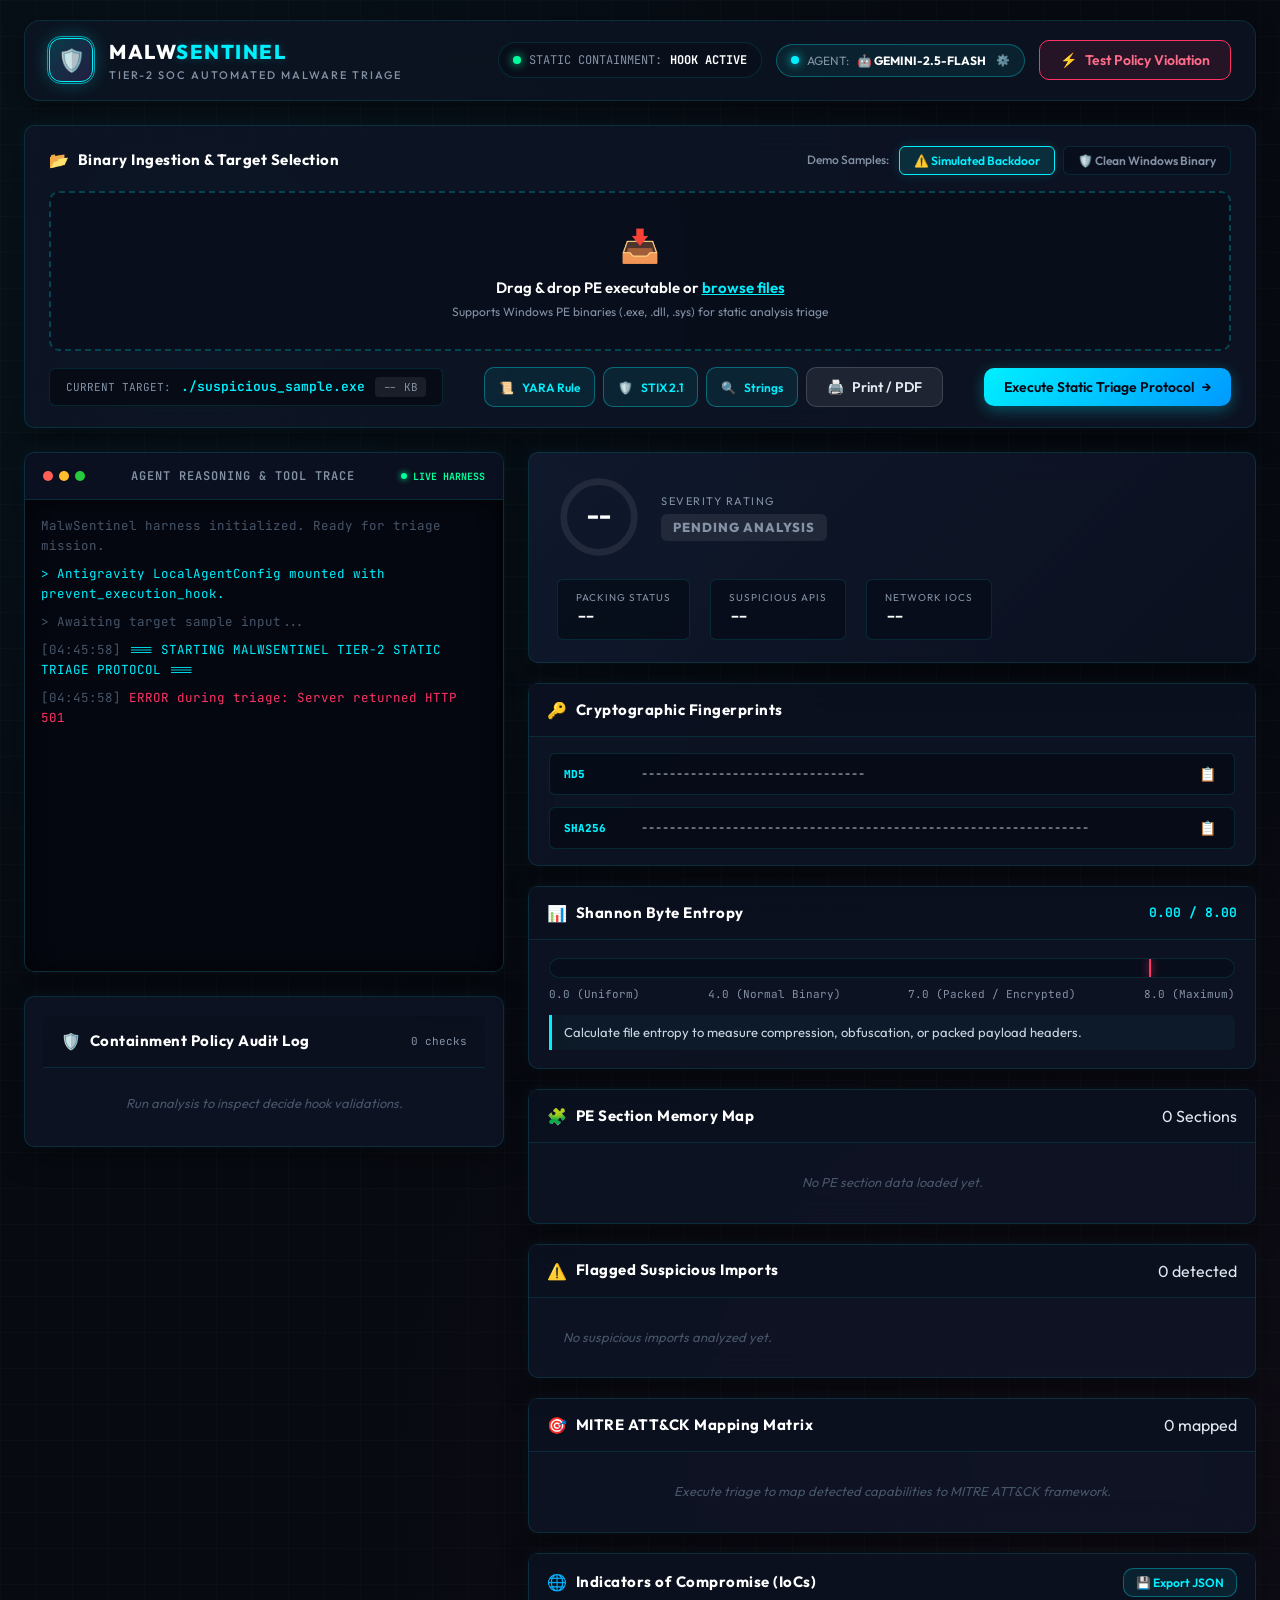
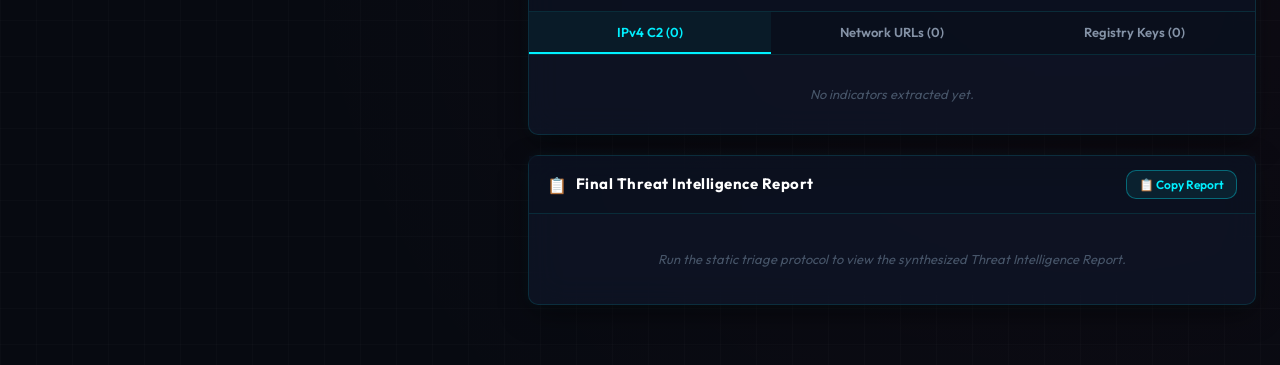
==== commit b8f1da4b: "Keep only Gemini, LM Studio Local, and OpenRouter Free Models" ====
--- a/static/index.html
+++ b/static/index.html
@@ -410,18 +410,13 @@
             <select id="providerSelect" class="text-input select-input">
               <option value="gemini">🟢 Google Gemini (Antigravity SDK)</option>
               <option value="lmstudio">💻 LM Studio (Local - localhost:1234)</option>
-              <option value="tokenra">🐂 Tokenra (Ox Alpha / Kimi / GLM)</option>
-              <option value="kimi">🌙 Moonshot AI / Kimi (moonshot-v1-8k)</option>
-              <option value="glm">⚡ Zhipu AI / GLM (glm-4-flash)</option>
-              <option value="yi">🌐 01.AI / Yi (yi-lightning)</option>
-              <option value="deepseek">🧬 DeepSeek (deepseek-chat)</option>
-              <option value="custom">⚙️ Custom OpenAI-Compatible (Ollama / vLLM)</option>
+              <option value="openrouter">🚀 OpenRouter (Free AI Models)</option>
             </select>
           </div>
 
           <div class="settings-form-group">
             <label for="modelNameInput" class="form-label">Model Identifier</label>
-            <input type="text" id="modelNameInput" class="text-input" placeholder="e.g. gemini-2.5-flash, glm-4-flash, moonshot-v1-8k">
+            <input type="text" id="modelNameInput" class="text-input" placeholder="e.g. gemini-2.5-flash, deepseek/deepseek-r1:free, meta-llama/llama-3.3-70b-instruct:free">
           </div>
 
           <div class="settings-form-group">
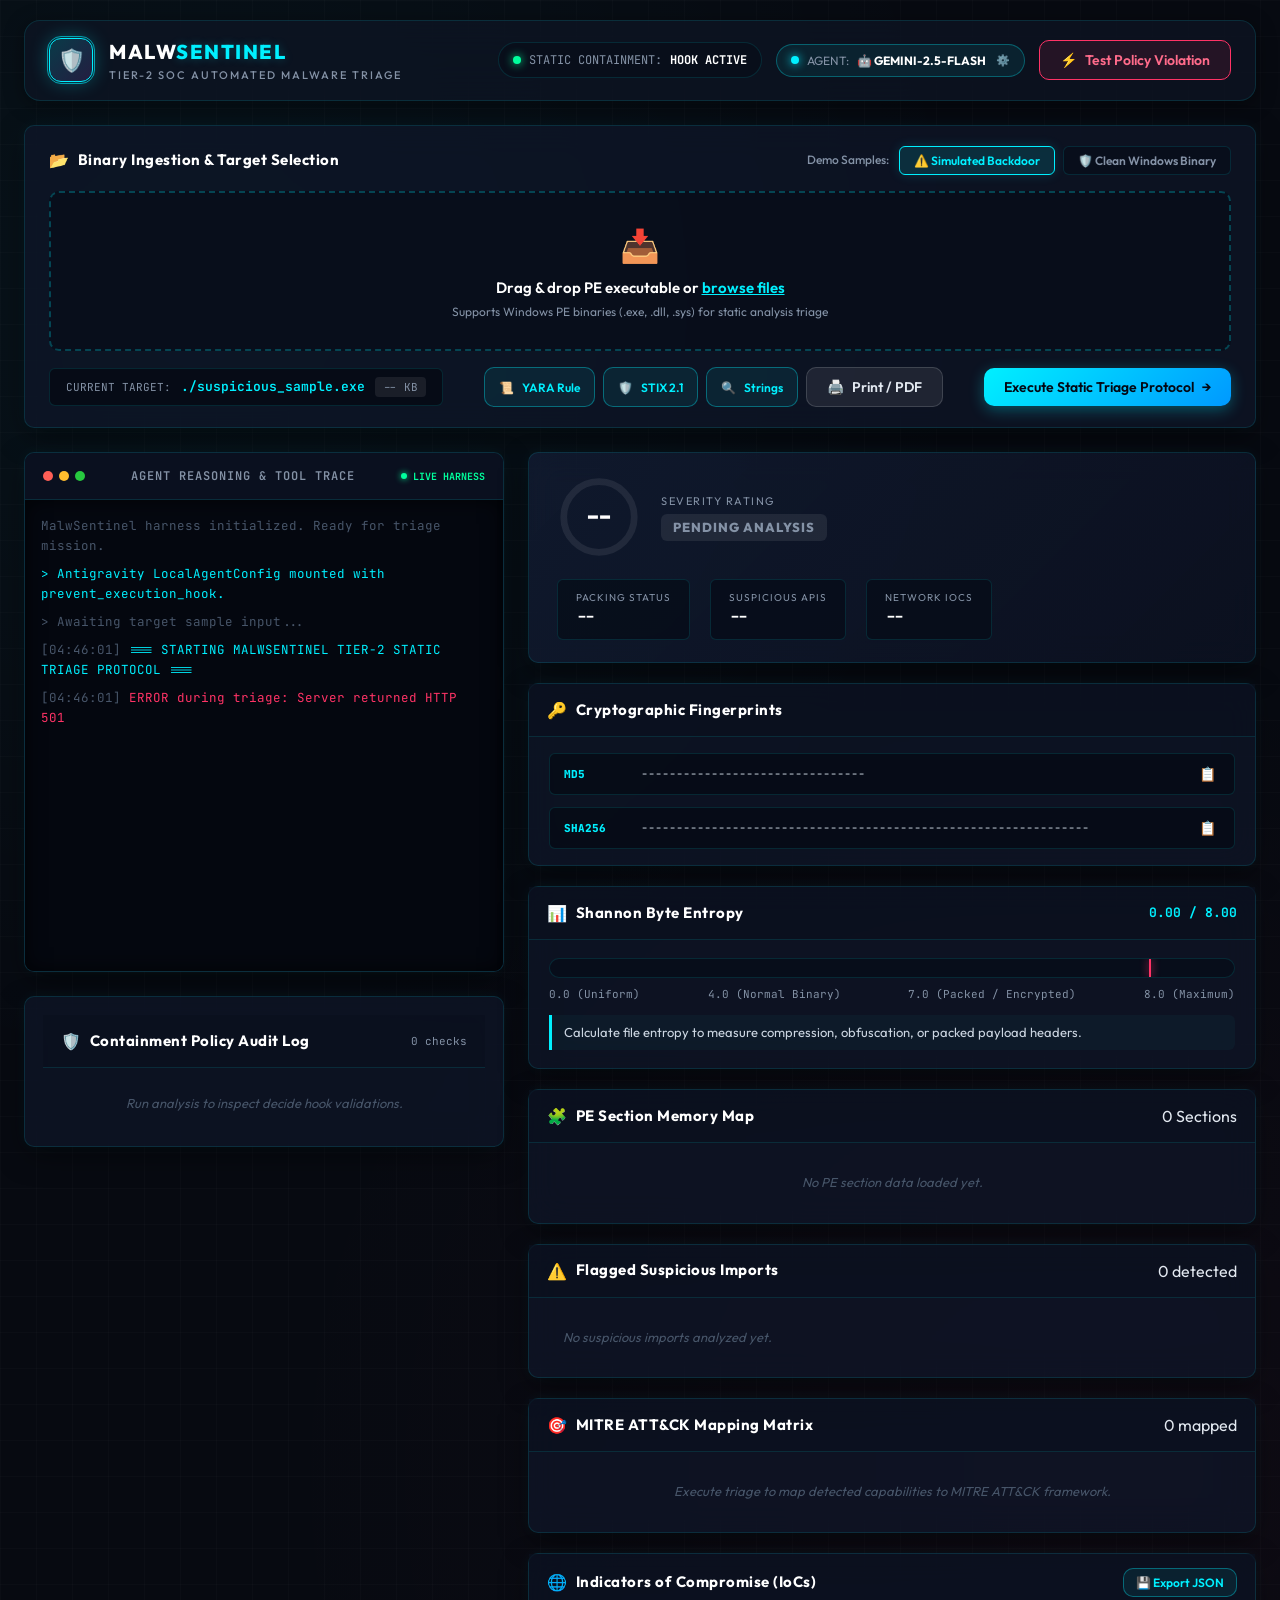
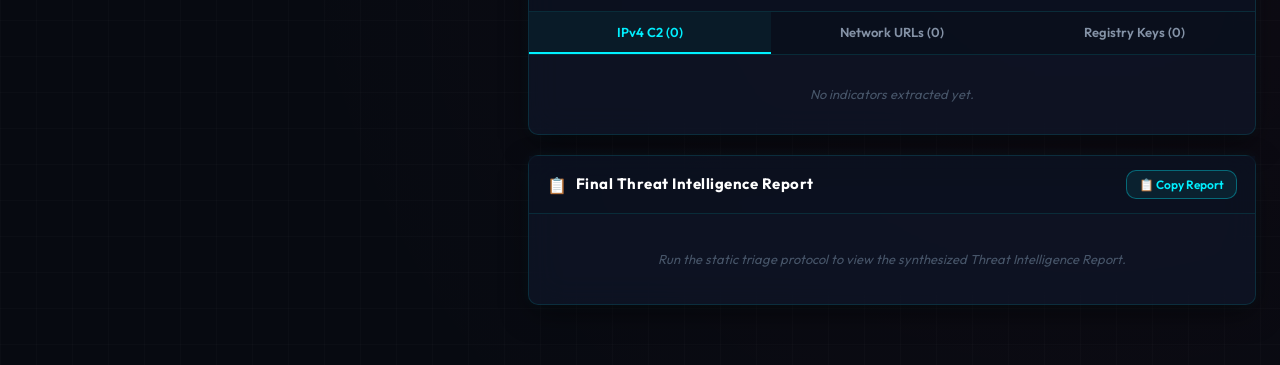
==== commit 092e97af: "Add Groq Cloud LPU engine with qwen3.6-27b and ignore uploads" ====
--- a/static/index.html
+++ b/static/index.html
@@ -409,6 +409,7 @@
             <label for="providerSelect" class="form-label">AI Provider Engine</label>
             <select id="providerSelect" class="text-input select-input">
               <option value="gemini">🟢 Google Gemini (Antigravity SDK)</option>
+              <option value="groq">⚡ Groq Cloud (LPU Ultra-Fast - qwen3.6-27b)</option>
               <option value="lmstudio">💻 LM Studio (Local - localhost:1234)</option>
               <option value="openrouter">🚀 OpenRouter (Free AI Models)</option>
             </select>
